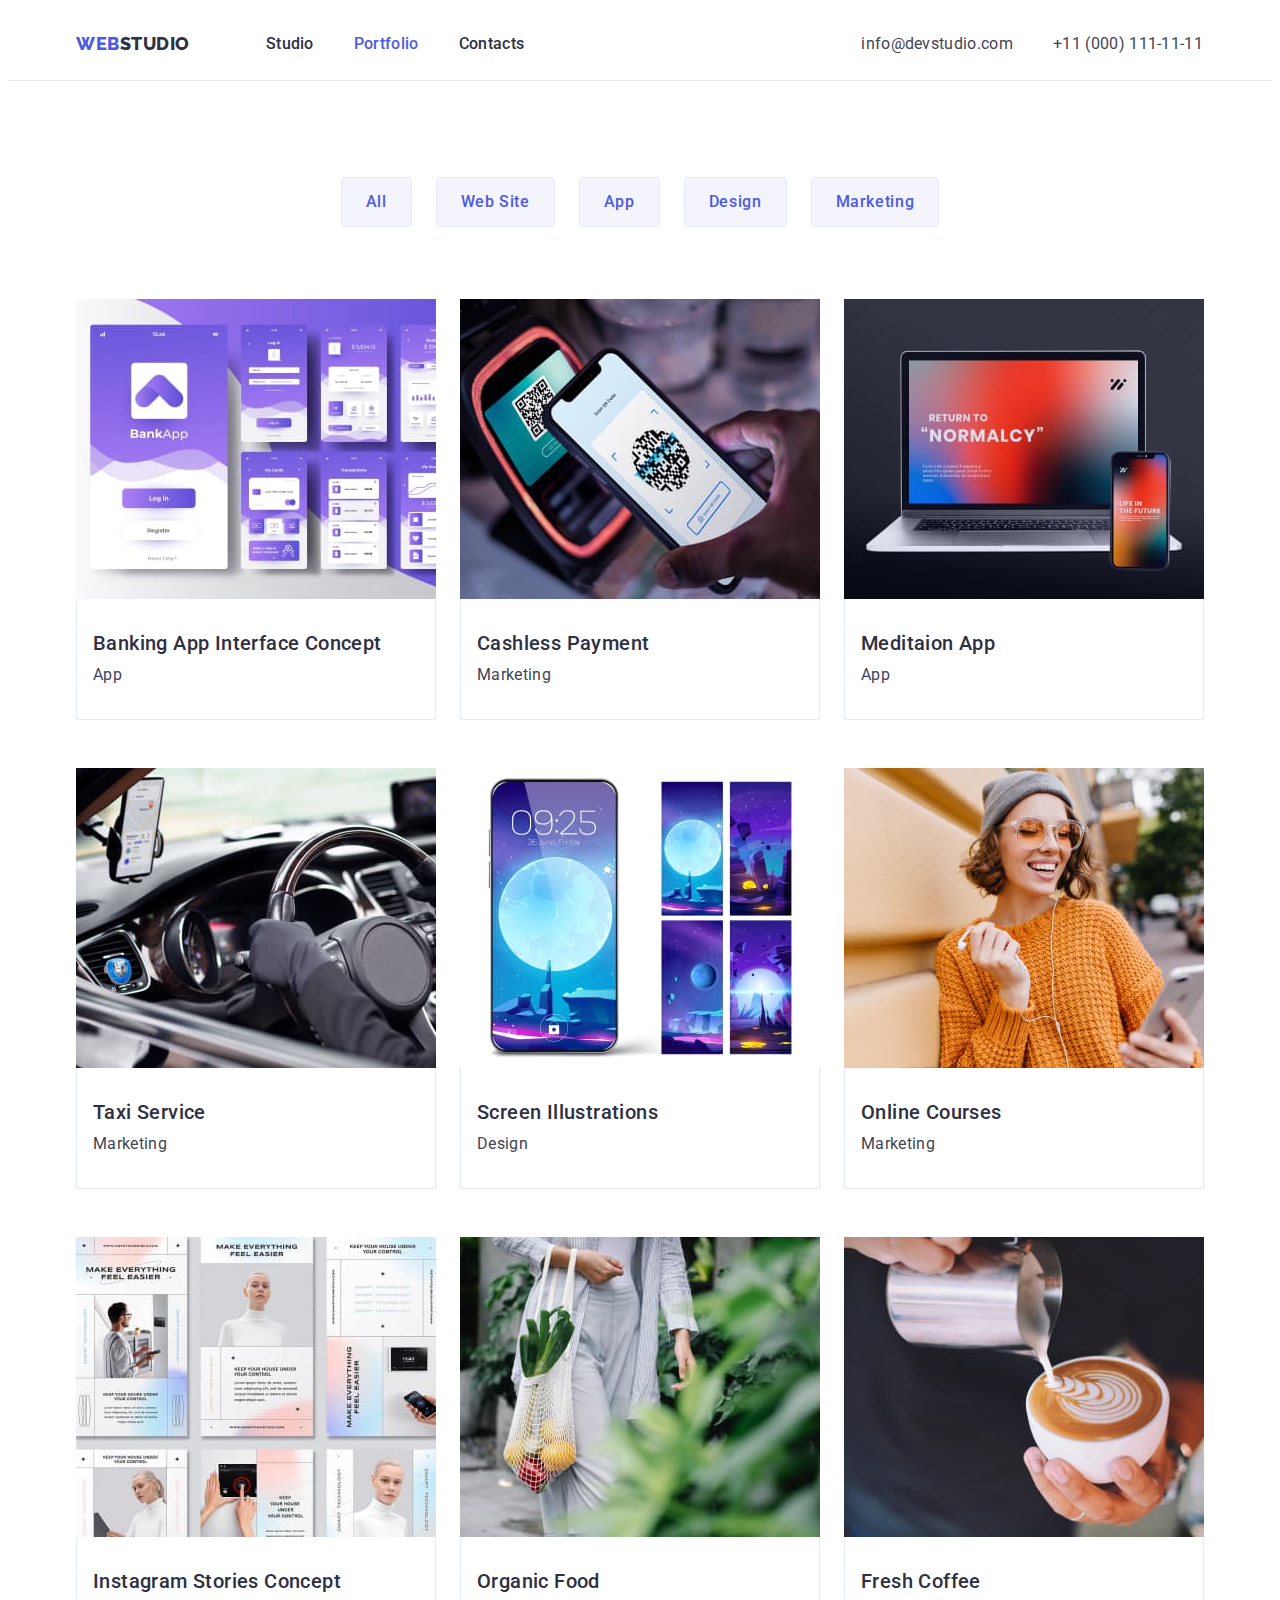
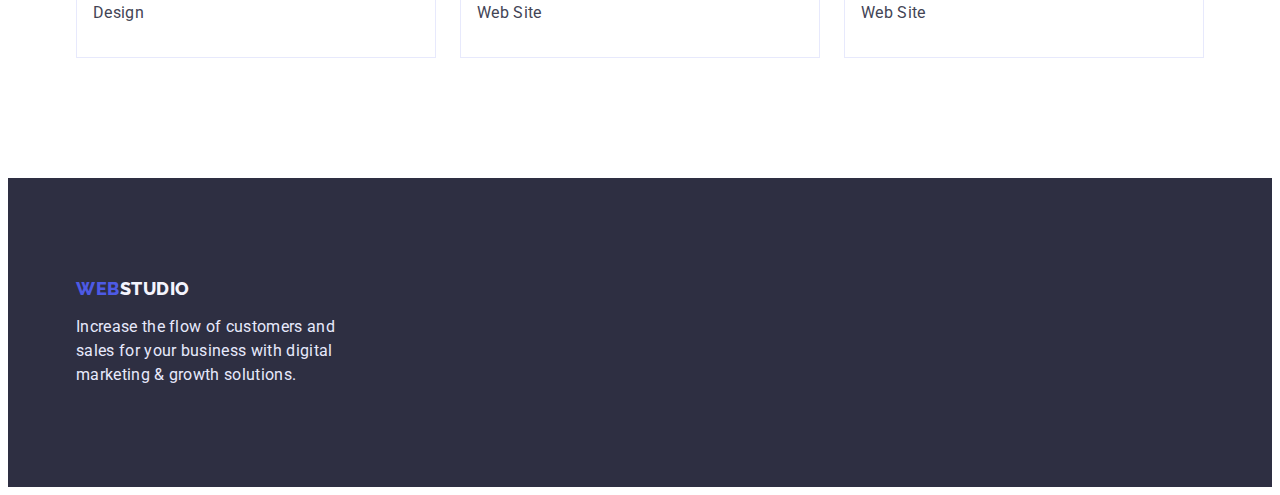
==== portfolio.html @ e0e643dc "Initial commit" ====
<!DOCTYPE html>
<html lang="en">
  <head>
    <meta charset="UTF-8" />
    <meta http-equiv="X-UA-Compatible" content="IE=edge" />
    <meta name="viewport" content="width=device-width, initial-scale=1.0" />
    <title>OUR PORTFOLIO</title>
    <link rel="preconnect" href="https://fonts.googleapis.com" />
    <link rel="preconnect" href="https://fonts.gstatic.com" crossorigin />
    <link
      href="https://fonts.googleapis.com/css2?family=Raleway:wght@800&family=Roboto:wght@400;500;700&display=swap"
      rel="stylesheet"
    />
    <link
      rel="stylesheet"
      href="https://cdnjs.cloudflare.com/ajax/libs/modern-normalize/1.1.0/modern-normalize.min.css"
      integrity="sha512-wpPYUAdjBVSE4KJnH1VR1HeZfpl1ub8YT/NKx4PuQ5NmX2tKuGu6U/JRp5y+Y8XG2tV+wKQpNHVUX03MfMFn9Q=="
      crossorigin="anonymous"
      referrerpolicy="no-referrer"
    />
    <link rel="stylesheet" href="./css/styles.css" />
  </head>
  <body>

    <!-- HEADER -->
    <header class="header">
      <div class="container header-container">
        <nav class="nav">
          <a href="./index.html" class="logo link"
            ><span class="logo-accent">Web</span>Studio</a
          >
          <ul class="nav-list">
            <li class="list">
              <a href="./index.html" class="link nav-link">Studio</a>
            </li>
            <li class="list">
              <a href="./portfolio.html" class="link nav-link current">Portfolio</a>
            </li>
            <li class="list">
              <a href="" class="link nav-link">Contacts</a>
            </li>
          </ul>
        </nav>
        <address>
          <ul class="address-list">
            <li class="list address-list-item">
              <a href="mailto:info@devstudio.com" class="link address-link"
                >info@devstudio.com</a
              >
            </li>
            <li class="list address-list-item">
              <a href="tel:+110001111111" class="link address-link"
                >+11 (000) 111-11-11</a
              >
            </li>
          </ul>
        </address>
      </div>
    </header>

    <!-- BODY -->
    <main>
      <section class="portfolio-section">
        <div class="container">
          <h1 class="hidden">Examples of work</h1>
          <!-- Buttons -->
          <ul class="section-btn">
            <li class="list">
              <button type="button" class="portfolio-btn">All</button>
            </li>
            <li class="list">
              <button type="button" class="portfolio-btn">Web Site</button>
            </li>
            <li class="list">
              <button type="button" class="portfolio-btn">App</button>
            </li>
            <li class="list">
              <button type="button" class="portfolio-btn">Design</button>
            </li>
            <li class="list">
              <button type="button" class="portfolio-btn">Marketing</button>
            </li>
          </ul>
          <!-- Gallery of projects -->
          <ul class="portfolio-list">
            <li class="list portfolio-list-item">
              <img
                src="./images/interface-concept.jpg"
                alt="Purple concept of Banking App"
                width="360"
                height="300"
              />
              <div class="portfolio-list-item-div">
                <h3 class="subtitle subtitle-portfolio">
                  Banking App Interface Concept
                </h3>
                <p class="section-text section-text-portfolio">App</p>
              </div>
            </li>
            <li class="list portfolio-list-item">
              <img
                src="./images/cashless-payment.jpg"
                alt="Reading QR code by phone"
                width="360"
                height="300"
              />
              <div class="portfolio-list-item-div">
                <h3 class="subtitle subtitle-portfolio">Cashless Payment</h3>
                <p class="section-text section-text-portfolio">Marketing</p>
              </div>
            </li>
            <li class="list portfolio-list-item">
              <img
                src="./images/meditaion-app.jpg"
                alt="Phone and laptop"
                width="360"
                height="300"
              />
              <div class="portfolio-list-item-div">
                <h3 class="subtitle subtitle-portfolio">Meditaion App</h3>
                <p class="section-text section-text-portfolio">App</p>
              </div>
            </li>
            <li class="list portfolio-list-item">
              <img
                src="./images/taxi-service.jpg"
                alt="The driver is driving in black gloves"
                width="360"
                height="300"
              />
              <div class="portfolio-list-item-div">
                <h3 class="subtitle subtitle-portfolio">Taxi Service</h3>
                <p class="section-text section-text-portfolio">Marketing</p>
              </div>
            </li>
            <li class="list portfolio-list-item">
              <img
                src="./images/screen-illustrations.jpg"
                alt="The phone and four different screens"
                width="360"
                height="300"
              />
              <div class="portfolio-list-item-div">
                <h3 class="subtitle subtitle-portfolio">Screen Illustrations</h3>
                <p class="section-text section-text-portfolio">Design</p>
              </div>
            </li>
            <li class="list portfolio-list-item">
              <img
                src="./images/online-courses.jpg"
                alt="Young girl in a yellow sweater and glasses"
                width="360"
                height="300"
              />
              <div class="portfolio-list-item-div">
                <h3 class="subtitle subtitle-portfolio">Online Courses</h3>
                <p class="section-text section-text-portfolio">Marketing</p>
              </div>
            </li>
            <li class="list portfolio-list-item">
              <img
                src="./images/inst-stories-concept.jpg"
                alt="Six different application screens in pastel colors"
                width="360"
                height="300"
              />
              <div class="portfolio-list-item-div">
                <h3 class="subtitle subtitle-portfolio">
                  Instagram Stories Concept
                </h3>
                <p class="section-text section-text-portfolio">Design</p>
              </div>
            </li>
            <li class="list portfolio-list-item">
              <img
                src="./images/organic-food.jpg"
                alt="A woman with a bag of vegetables"
                width="360"
                height="300"
              />
              <div class="portfolio-list-item-div">
                <h3 class="subtitle subtitle-portfolio">Organic Food</h3>
                <p class="section-text section-text-portfolio">Web Site</p>
              </div>
            </li>
            <li class="list portfolio-list-item">
              <img
                src="./images/fresh-coffee.jpg"
                alt="A barista prepares a cappuccino"
                width="360"
                height="300"
              />
              <div class="portfolio-list-item-div">
                <h3 class="subtitle subtitle-portfolio">Fresh Coffee</h3>
                <p class="section-text section-text-portfolio">Web Site</p>
              </div>
            </li>
          </ul>
        </div>
        <!--  -->
      </section>
    </main>

    <!-- FOOTER -->
    <footer class="footer-section">
      <div class="container">
        <a href="./index.html" class="link footer-logo"
          ><span class="logo-accent">Web</span>Studio</a
        >
        <p class="footer-text">
          Increase the flow of customers and sales for your business with
          digital marketing & growth solutions.
        </p>
      </div>
    </footer>
  </body>
</html>
---- css/styles.css ----
:root {
  --primary-brand-color: #4d5ae5;
  --pressed-state-color: #404bbf;
  --dark-color: #2e2f42;
  --main-text-color: #434455;
  --decor-color: #e7e9fc;
  --light-color: #f4f4fd;
  --white-color: #ffffff;

  --main-letter-spacing: 0.02em;
}

/* -----------------GENERAL SETTINGS----------------- */

html {
  box-sizing: border-box;
}

*,
*::before,
*::after {
  box-sizing: inherit;
}

body {
  font-family: "Roboto", sans-serif;
  font-size: 16px;
  color: var(--main-text-color);
  background-color: var(--white-color);
}

h1,
h2,
h3,
h4,
h5,
ul,
p {
  margin: 0;
  padding: 0;
}

img {
  display: block;
  max-width: 100%;
  height: auto;
}

.nav-link.current {
  color: var(--primary-brand-color);
}

.link {
  text-decoration: none;
}

.list {
  list-style: none;
  margin: 0;
  padding: 0;
}

.hidden {
  position: absolute;
  white-space: nowrap;
  width: 1px;
  height: 1px;
  overflow: hidden;
  border: 0;
  padding: 0;
  clip: rect(0 0 0 0);
  clip-path: inset(50%);
  margin: -1px;
}

/* -----------------HEADER----------------- */
.header {
  padding: 24px 0 24px;
  background-color: var(--white-color);
  border-bottom: 1px solid var(--decor-color);
}

.header-container {
  display: flex;
  justify-content: space-between;
}

.nav {
  display: flex;
  align-items: flex-start;
}

.logo {
  font-family: "Raleway", sans-serif;
  font-weight: 800;
  font-size: 18px;
  line-height: 1.333;
  color: var(--dark-color);
  text-transform: uppercase;
  letter-spacing: 0.03em;
  margin-right: 76px;
}

.logo-accent {
  color: var(--primary-brand-color);
}

.nav-list {
  display: flex;
  gap: 40px;
}

.nav-link {
  color: var(--dark-color);
  font-weight: 500;
  line-height: 1.5;
  letter-spacing: var(--main-letter-spacing);
  gap: 40px;
}

.link.nav-link:hover,
.link.nav-link:focus,
.link.nav-link:active {
  color: var(--pressed-state-color);
}

.address-list {
  display: flex;
  gap: 40px;
}

.address-list-item {
  min-width: 151px;
}

.address-link {
  font-style: normal;
  color: var(--main-text-color);
  line-height: 1.5;
  letter-spacing: var(--main-letter-spacing);
}

.address-link:hover,
.address-link:focus,
.address-link:active {
  color: var(--pressed-state-color);
}

/* -----------------HERO----------------- */
.section-black {
  background-color: var(--dark-color);
  text-align: center;
  padding: 188px 0px;
}
.hero-title {
  color: var(--white-color);
  font-weight: 700;
  font-size: 56px;
  line-height: 1.071;
  letter-spacing: var(--main-letter-spacing);
  margin-bottom: 48px;
}
.hero-btn {
  font-family: "Roboto", sans-serif;
  background-color: var(--primary-brand-color);
  box-shadow: 0px 4px 4px rgba(0, 0, 0, 0.15);
  border-radius: 4px;
  border: none;
  color: var(--white-color);
  padding: 16px 32px;
  font-size: 16px;
  font-weight: 500;
  line-height: 24px;
  letter-spacing: 0.04em;
  cursor: pointer;
}
.hero-btn:hover,
.hero-btn:focus {
  background-color: var(--pressed-state-color);
}

/* -----------------SECTION GENERAL SETTINGS----------------- */
.container {
  width: 100%;
  max-width: 1158px;
  padding: 0 15px;
  margin: 0 auto;
  /* outline: 2px solid red; */
}

.section-title {
  font-weight: 700;
  font-size: 36px;
  line-height: 1.11;
  letter-spacing: var(--main-letter-spacing);
  text-transform: capitalize;
  color: var(--dark-color);
  margin-bottom: 72px;
  text-align: center;
}

.subtitle {
  color: var(--dark-color);
  font-weight: 500;
  font-size: 20px;
  line-height: 1.2;
  letter-spacing: var(--main-letter-spacing);
  margin-bottom: 8px;
}
.section-text {
  line-height: 1.5;
  letter-spacing: var(--main-letter-spacing);
}

/* -----------------FEATURE SECTION----------------- */
.feature-section {
  padding-top: 120px;
  padding-bottom: 60px;
}

.feature-list {
  display: flex;
  gap: 24px;
}

.feature-list > .list {
  width: calc((100%-3 * 24) / 4);
}

/* -----------------WHAT WE ARE DOING SECTION----------------- */
.product-section {
  padding: 60px 0 120px 0;
}

.product-section-list {
  display: flex;
  gap: 24px;
}

/* -----------------TEAM SECTION----------------- */
.team-section {
  background-color: var(--light-color);
  padding: 120px 0;
}

.team-item {
  background-color: var(--white-color);
  max-width: 264px;
  text-align: center;
  box-shadow: 0px 1px 6px rgba(46, 47, 66, 0.08),
    0px 1px 1px rgba(46, 47, 66, 0.16), 0px 2px 1px rgba(46, 47, 66, 0.08);
  border-radius: 0px 0px 4px 4px;
}

.team-item-container {
  padding: 32px 0;
}

.team-list {
  display: flex;
  gap: 24px;
}

/* -----------------FOOTER----------------- */
.footer-section {
  margin: 0;
  background-color: var(--dark-color);
  padding: 100px 0 100px 0;
}
.footer-logo {
  display: inline-block;
  color: var(--light-color);
  font-weight: 800;
  font-size: 18px;
  font-family: "Raleway", sans-serif;
  letter-spacing: 0.03em;
  text-transform: uppercase;
  margin-bottom: 16px;
}
.footer-text {
  color: var(--decor-color);
  line-height: 1.5;
  letter-spacing: var(--main-letter-spacing);
  max-width: 264px;
}

/* -----------------PORTFOLIO----------------- */
.section-btn {
  margin-bottom: 72px;
}

.portfolio-btn {
  background-color: var(--light-color);
  border: 1px solid var(--decor-color);
  border-radius: 4px;
  font-family: "Roboto", sans-serif;
  font-size: 16px;
  font-weight: 500;
  line-height: 1.5;
  letter-spacing: 0.04em;
  color: var(--primary-brand-color);
  cursor: pointer;
  padding: 12px 24px;
}

.portfolio-btn:hover,
.portfolio-btn:focus {
  background-color: var(--pressed-state-color);
  color: var(--white-color);
  border-color: transparent;
  box-shadow: 0px 3px 1px rgba(0, 0, 0, 0.1), 0px 2px 1px rgba(0, 0, 0, 0.08),
    0px 2px 2px rgba(0, 0, 0, 0.12);
}

.portfolio-section {
  padding-top: 96px;
  padding-bottom: 120px;
}

.section-btn {
  display: flex;
  gap: 24px;
  justify-content: center;
}

.portfolio-list {
  display: flex;
  flex-wrap: wrap;
  gap: 24px;
  row-gap: 48px;
}

.portfolio-list-item {
  max-width: calc((100% - 48px) / 3);
}

.portfolio-list-item-div {
  max-width: 360px;
  border: 1px solid var(--decor-color);
  border-top: none;
  padding: 32px 0 32px 16px;
}

.subtitle-portfolio {
  margin: 0 0 8px;
}
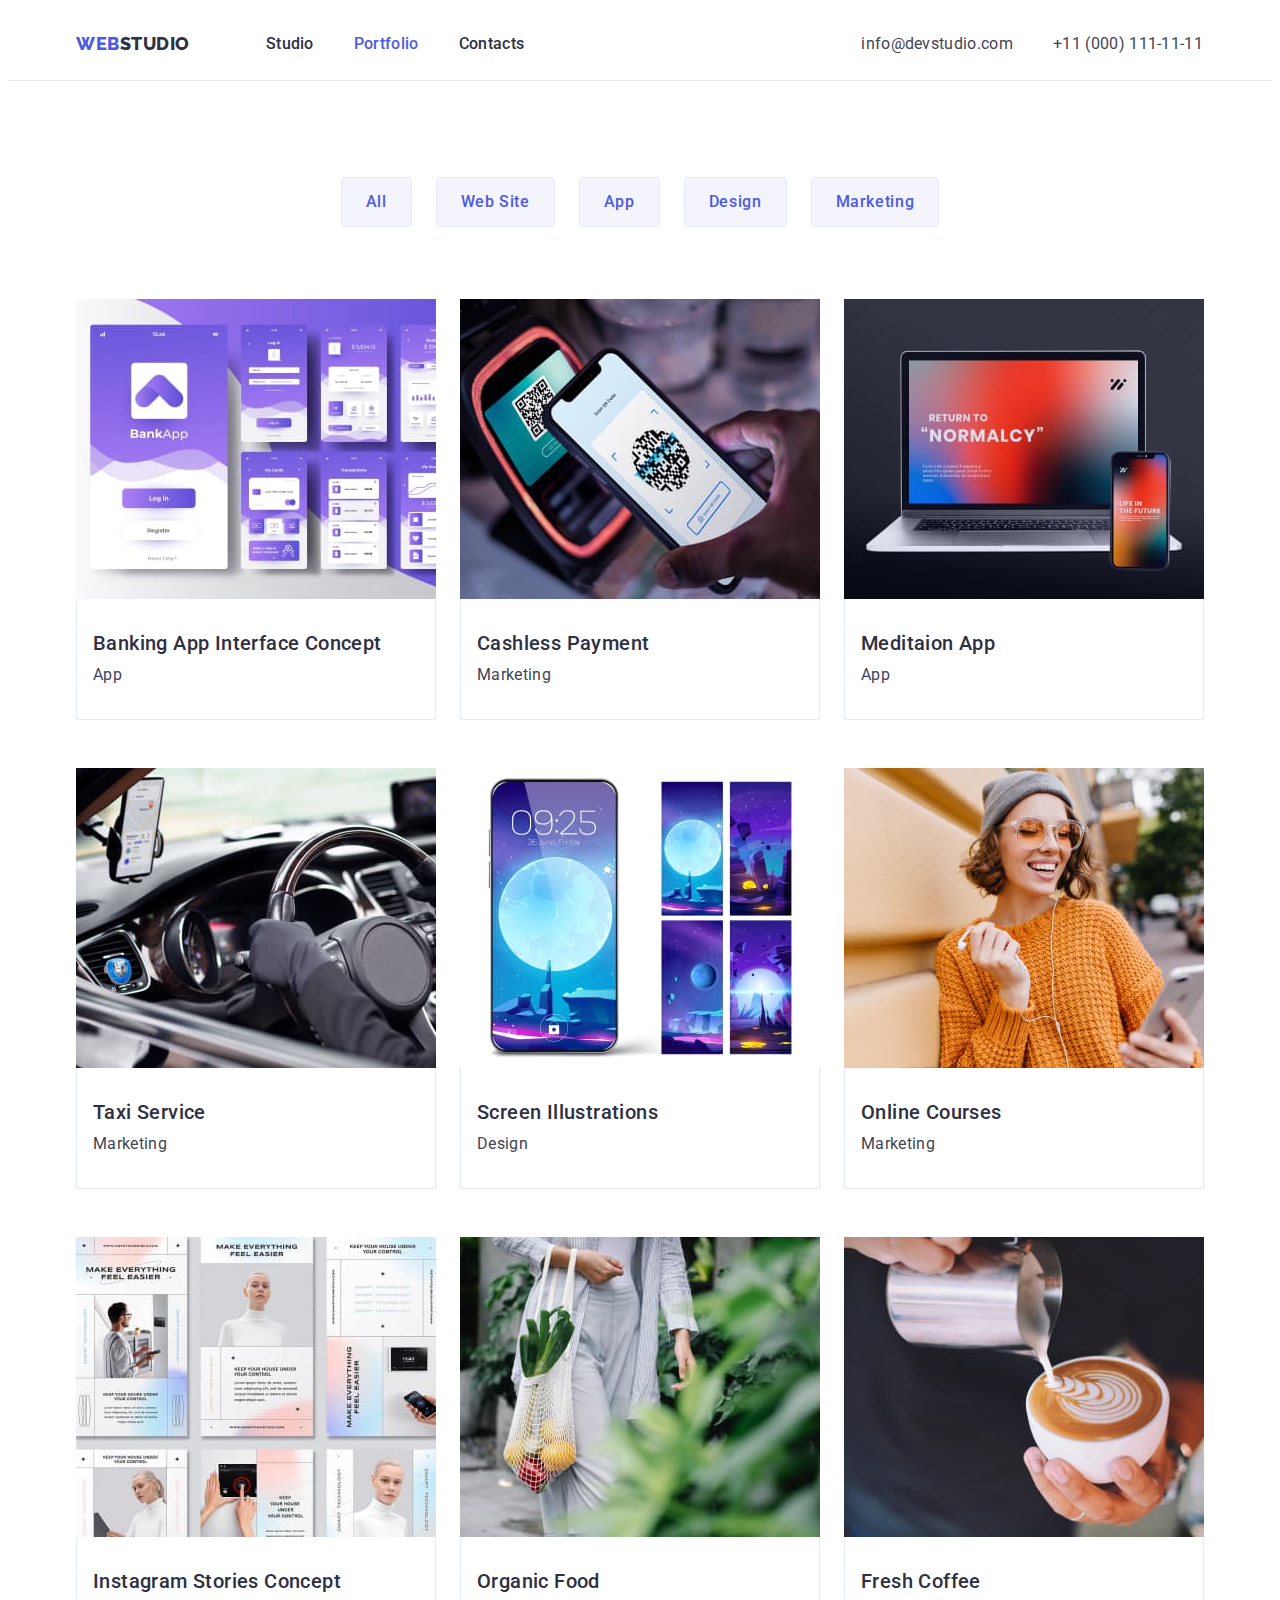
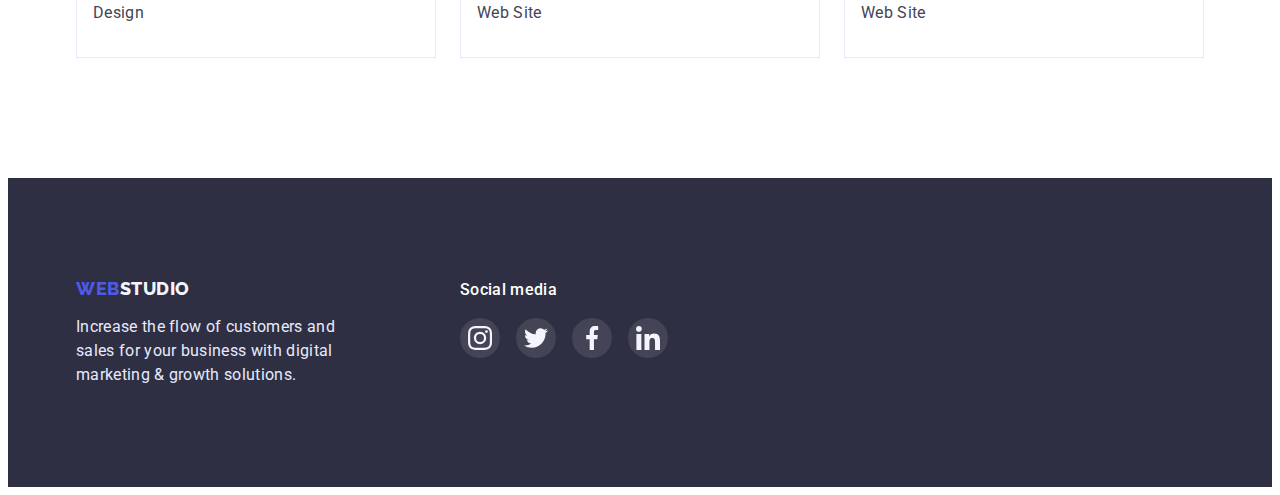
==== commit 5583a688: "Added decorative effects and vector images" ====
--- a/portfolio.html
+++ b/portfolio.html
@@ -9,19 +9,16 @@
     <link rel="preconnect" href="https://fonts.gstatic.com" crossorigin />
     <link
       href="https://fonts.googleapis.com/css2?family=Raleway:wght@800&family=Roboto:wght@400;500;700&display=swap"
-      rel="stylesheet"
-    />
+      rel="stylesheet" />
     <link
       rel="stylesheet"
       href="https://cdnjs.cloudflare.com/ajax/libs/modern-normalize/1.1.0/modern-normalize.min.css"
       integrity="sha512-wpPYUAdjBVSE4KJnH1VR1HeZfpl1ub8YT/NKx4PuQ5NmX2tKuGu6U/JRp5y+Y8XG2tV+wKQpNHVUX03MfMFn9Q=="
       crossorigin="anonymous"
-      referrerpolicy="no-referrer"
-    />
+      referrerpolicy="no-referrer" />
     <link rel="stylesheet" href="./css/styles.css" />
   </head>
   <body>
-
     <!-- HEADER -->
     <header class="header">
       <div class="container header-container">
@@ -34,7 +31,9 @@
               <a href="./index.html" class="link nav-link">Studio</a>
             </li>
             <li class="list">
-              <a href="./portfolio.html" class="link nav-link current">Portfolio</a>
+              <a href="./portfolio.html" class="link nav-link current"
+                >Portfolio</a
+              >
             </li>
             <li class="list">
               <a href="" class="link nav-link">Contacts</a>
@@ -88,8 +87,7 @@
                 src="./images/interface-concept.jpg"
                 alt="Purple concept of Banking App"
                 width="360"
-                height="300"
-              />
+                height="300" />
               <div class="portfolio-list-item-div">
                 <h3 class="subtitle subtitle-portfolio">
                   Banking App Interface Concept
@@ -102,8 +100,7 @@
                 src="./images/cashless-payment.jpg"
                 alt="Reading QR code by phone"
                 width="360"
-                height="300"
-              />
+                height="300" />
               <div class="portfolio-list-item-div">
                 <h3 class="subtitle subtitle-portfolio">Cashless Payment</h3>
                 <p class="section-text section-text-portfolio">Marketing</p>
@@ -114,8 +111,7 @@
                 src="./images/meditaion-app.jpg"
                 alt="Phone and laptop"
                 width="360"
-                height="300"
-              />
+                height="300" />
               <div class="portfolio-list-item-div">
                 <h3 class="subtitle subtitle-portfolio">Meditaion App</h3>
                 <p class="section-text section-text-portfolio">App</p>
@@ -126,8 +122,7 @@
                 src="./images/taxi-service.jpg"
                 alt="The driver is driving in black gloves"
                 width="360"
-                height="300"
-              />
+                height="300" />
               <div class="portfolio-list-item-div">
                 <h3 class="subtitle subtitle-portfolio">Taxi Service</h3>
                 <p class="section-text section-text-portfolio">Marketing</p>
@@ -138,10 +133,11 @@
                 src="./images/screen-illustrations.jpg"
                 alt="The phone and four different screens"
                 width="360"
-                height="300"
-              />
-              <div class="portfolio-list-item-div">
-                <h3 class="subtitle subtitle-portfolio">Screen Illustrations</h3>
+                height="300" />
+              <div class="portfolio-list-item-div">
+                <h3 class="subtitle subtitle-portfolio">
+                  Screen Illustrations
+                </h3>
                 <p class="section-text section-text-portfolio">Design</p>
               </div>
             </li>
@@ -150,8 +146,7 @@
                 src="./images/online-courses.jpg"
                 alt="Young girl in a yellow sweater and glasses"
                 width="360"
-                height="300"
-              />
+                height="300" />
               <div class="portfolio-list-item-div">
                 <h3 class="subtitle subtitle-portfolio">Online Courses</h3>
                 <p class="section-text section-text-portfolio">Marketing</p>
@@ -162,8 +157,7 @@
                 src="./images/inst-stories-concept.jpg"
                 alt="Six different application screens in pastel colors"
                 width="360"
-                height="300"
-              />
+                height="300" />
               <div class="portfolio-list-item-div">
                 <h3 class="subtitle subtitle-portfolio">
                   Instagram Stories Concept
@@ -176,8 +170,7 @@
                 src="./images/organic-food.jpg"
                 alt="A woman with a bag of vegetables"
                 width="360"
-                height="300"
-              />
+                height="300" />
               <div class="portfolio-list-item-div">
                 <h3 class="subtitle subtitle-portfolio">Organic Food</h3>
                 <p class="section-text section-text-portfolio">Web Site</p>
@@ -188,8 +181,7 @@
                 src="./images/fresh-coffee.jpg"
                 alt="A barista prepares a cappuccino"
                 width="360"
-                height="300"
-              />
+                height="300" />
               <div class="portfolio-list-item-div">
                 <h3 class="subtitle subtitle-portfolio">Fresh Coffee</h3>
                 <p class="section-text section-text-portfolio">Web Site</p>
@@ -203,15 +195,48 @@
 
     <!-- FOOTER -->
     <footer class="footer-section">
-      <div class="container">
-        <a href="./index.html" class="link footer-logo"
-          ><span class="logo-accent">Web</span>Studio</a
-        >
-        <p class="footer-text">
-          Increase the flow of customers and sales for your business with
-          digital marketing & growth solutions.
-        </p>
+      <div class="footer-container container">
+        <section class="footer-wrap">
+          <a href="./index.html" class="link footer-logo"
+            ><span class="logo-accent">Web</span>Studio</a
+          >
+          <p class="footer-text">
+            Increase the flow of customers and sales for your business with
+            digital marketing & growth solutions.
+          </p>
+        </section>
+        <!---------------- SOCIAL LINKS ---------------->
+        <section class="footer-wrap">
+          <h3 class="footer-subtitle">Social media</h3>
+          <ul class="footer-soc-list list">
+            <li class="footer-soc-item">
+              <a href="" class="footer-soc-link link">
+                <svg class="footer-soc-icon" width="24" height="24">
+                  <use href="./images/icons.svg#icon-instagram"></use>
+                </svg>
+              </a>
+            </li>
+            <li class="footer-soc-item">
+              <a href="" class="footer-soc-link link"
+                ><svg class="team-soc-icon" width="24" height="24">
+                  <use href="./images/icons.svg#icon-twitter"></use></svg
+              ></a>
+            </li>
+            <li class="footer-soc-item">
+              <a href="" class="footer-soc-link link"
+                ><svg class="team-soc-icon" width="24" height="24">
+                  <use href="./images/icons.svg#icon-facebook"></use></svg
+              ></a>
+            </li>
+            <li class="footer-soc-item">
+              <a href="" class="footer-soc-link link"
+                ><svg class="team-soc-icon" width="24" height="24">
+                  <use href="./images/icons.svg#icon-linkedin"></use></svg
+              ></a>
+            </li>
+          </ul>
+        </section>
       </div>
     </footer>
   </body>
-</html>+</html>
--- a/css/styles.css
+++ b/css/styles.css
@@ -148,9 +148,19 @@
 
 /* -----------------HERO----------------- */
 .section-black {
-  background-color: var(--dark-color);
+  background-color: rgba(46, 47, 66, 0.7);
+  background-image: linear-gradient(
+      rgba(46, 47, 66, 0.7),
+      rgba(46, 47, 66, 0.7)
+    ),
+    url(../images/people-office.jpg);
+  background-repeat: no-repeat;
+  background-size: cover;
+  background-position: center;
   text-align: center;
   padding: 188px 0px;
+  margin: 0 auto;
+  max-width: 1440px;
 }
 .hero-title {
   color: var(--white-color);
@@ -215,16 +225,35 @@
 /* -----------------FEATURE SECTION----------------- */
 .feature-section {
   padding-top: 120px;
-  padding-bottom: 60px;
-}
-
+  padding-bottom: 180px;
+}
 .feature-list {
   display: flex;
   gap: 24px;
 }
-
 .feature-list > .list {
   width: calc((100%-3 * 24) / 4);
+}
+.feature-item::before {
+  content: "";
+  display: inline-block;
+  width: 100%;
+  height: 100%;
+  background-color: var(--light-color);
+  border-radius: 4px;
+  margin-bottom: 8px;
+  background-image: url("../images/antenna.svg");
+  background-repeat: no-repeat;
+  background-position: center;
+}
+.feature-item.punct::before {
+  background-image: url("../images/clock.svg");
+}
+.feature-item.dil::before {
+  background-image: url("../images/diagram.svg");
+}
+.feature-item.tech::before {
+  background-image: url("../images/astronaut.svg");
 }
 
 /* -----------------WHAT WE ARE DOING SECTION----------------- */
@@ -240,7 +269,7 @@
 /* -----------------TEAM SECTION----------------- */
 .team-section {
   background-color: var(--light-color);
-  padding: 120px 0;
+  padding: 120px 0 110px 0;
 }
 
 .team-item {
@@ -253,12 +282,70 @@
 }
 
 .team-item-container {
-  padding: 32px 0;
-}
-
+  padding: 32px 16px;
+}
+
+.team-item-container > .section-text {
+  margin-bottom: 8px;
+}
 .team-list {
   display: flex;
   gap: 24px;
+}
+.team-soc-list {
+  display: flex;
+  gap: 24px;
+  justify-content: center;
+}
+.team-soc-item {
+  width: 40px;
+  height: 40px;
+}
+.team-soc-link {
+  width: 100%;
+  height: 100%;
+  border-radius: 50%;
+  display: flex;
+  justify-content: center;
+  align-items: center;
+  background-color: var(--primary-brand-color);
+  fill: var(--white-color);
+}
+.team-soc-link:is(:hover, :focus) {
+  background-color: var(--pressed-state-color);
+}
+
+/* -----------------CUSTOMERS----------------- */
+.customer-section {
+  padding: 130px 0 120px 0;
+}
+.customer-list {
+  display: flex;
+  gap: 24px;
+}
+.customer-item {
+  width: 168px;
+  height: 88px;
+}
+.customer-link {
+  width: 100%;
+  height: 100%;
+  border: 1px solid #8e8f99;
+  border-radius: 4px;
+  display: flex;
+  justify-content: center;
+  align-items: center;
+  padding: 16px 32px;
+}
+
+.customer-icon {
+  fill: #8e8f99;
+}
+.customer-link:is(:hover, :focus) {
+  border-color: var(--pressed-state-color);
+}
+.customer-link:is(:hover, :focus) > .customer-icon {
+  fill: var(--pressed-state-color);
 }
 
 /* -----------------FOOTER----------------- */
@@ -266,6 +353,10 @@
   margin: 0;
   background-color: var(--dark-color);
   padding: 100px 0 100px 0;
+}
+.footer-container {
+  display: flex;
+  gap: 120px;
 }
 .footer-logo {
   display: inline-block;
@@ -283,6 +374,36 @@
   letter-spacing: var(--main-letter-spacing);
   max-width: 264px;
 }
+.footer-subtitle {
+  margin-bottom: 16px;
+  color: var(--white-color);
+  font-size: 16px;
+  font-weight: 500;
+  line-height: 1.5;
+  letter-spacing: 0.02em;
+}
+.footer-soc-list {
+  display: flex;
+  gap: 16px;
+  justify-content: center;
+}
+.footer-soc-item {
+  width: 40px;
+  height: 40px;
+}
+.footer-soc-link {
+  width: 100%;
+  height: 100%;
+  border-radius: 50%;
+  display: flex;
+  justify-content: center;
+  align-items: center;
+  background-color: rgba(255, 255, 255, 0.1);
+  fill: var(--light-color);
+}
+.footer-soc-link:is(:hover, :focus) {
+  background-color: #31d0aa;
+}
 
 /* -----------------PORTFOLIO----------------- */
 .section-btn {
@@ -310,6 +431,7 @@
   border-color: transparent;
   box-shadow: 0px 3px 1px rgba(0, 0, 0, 0.1), 0px 2px 1px rgba(0, 0, 0, 0.08),
     0px 2px 2px rgba(0, 0, 0, 0.12);
+  /* border-bottom-color: transparent; */
 }
 
 .portfolio-section {
@@ -331,16 +453,24 @@
 }
 
 .portfolio-list-item {
-  max-width: calc((100% - 48px) / 3);
-}
-
+  /* max-width: calc((100% - 48px) / 3); */
+  width: 360px;
+}
 .portfolio-list-item-div {
-  max-width: 360px;
+  width: 360px;
   border: 1px solid var(--decor-color);
   border-top: none;
   padding: 32px 0 32px 16px;
 }
-
+.portfolio-list-item:hover > .portfolio-list-item-div,
+.portfolio-list-item:focus > .portfolio-list-item-div {
+  border: none;
+}
+.portfolio-list-item:is(:hover, :focus) {
+  border: 0.5px solid var(--light-color);
+  box-shadow: 0px 1px 6px rgba(46, 47, 66, 0.08),
+    0px 1px 1px rgba(46, 47, 66, 0.16), 0px 2px 1px rgba(46, 47, 66, 0.08);
+}
 .subtitle-portfolio {
   margin: 0 0 8px;
 }
